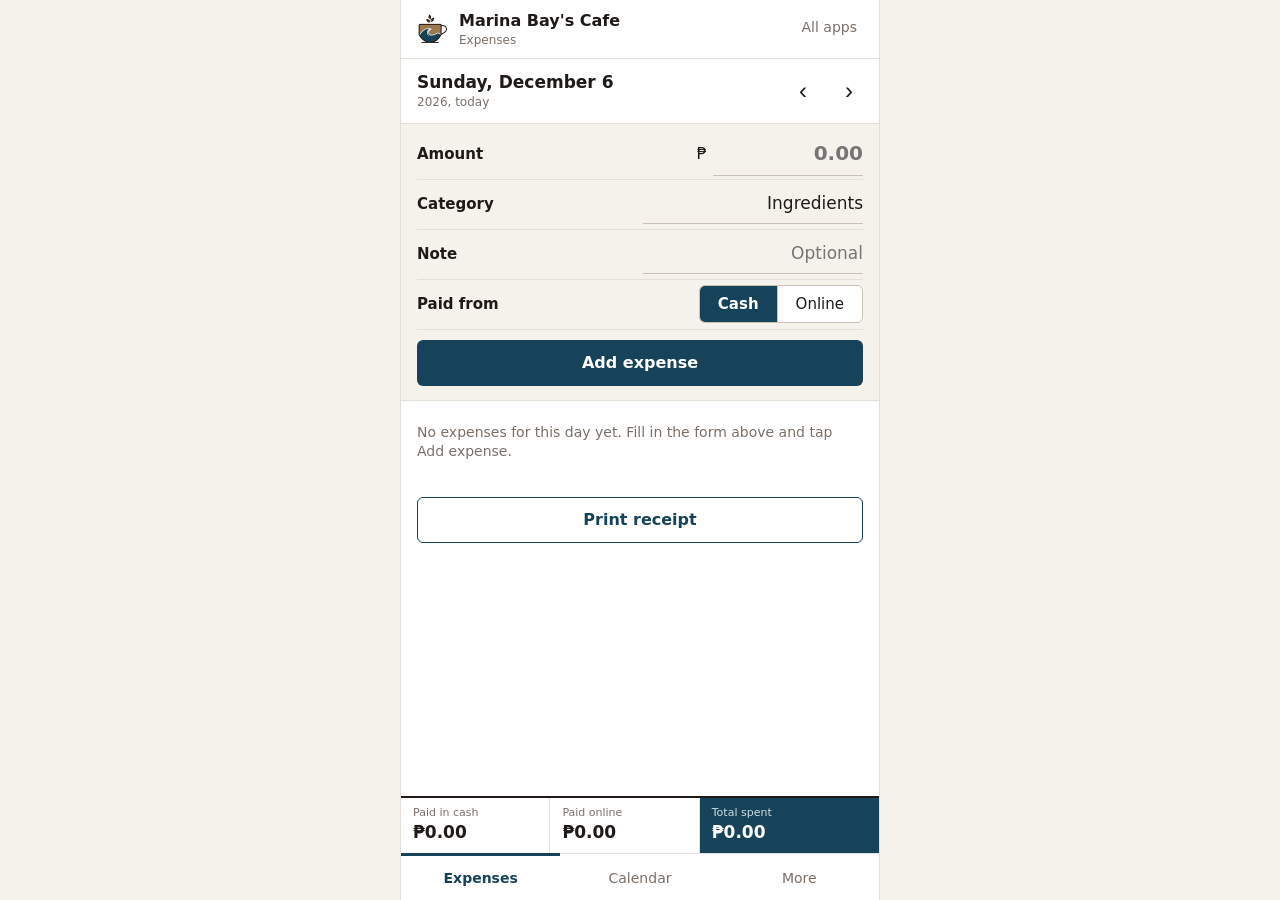
==== expenses.html @ 1fe3a053 "Add files via upload" ====
<!DOCTYPE html>
<html lang="en">
<head>
<meta charset="UTF-8">
<meta name="viewport" content="width=device-width, initial-scale=1, viewport-fit=cover">
<title>Marina Bay's Cafe Expenses</title>
<meta name="theme-color" content="#17435a">
<meta name="apple-mobile-web-app-capable" content="yes">
<meta name="mobile-web-app-capable" content="yes">
<meta name="apple-mobile-web-app-title" content="Expenses">
<link rel="manifest" href="manifest-expenses.webmanifest">
<link rel="icon" type="image/png" href="icons/favicon-32.png">
<link rel="apple-touch-icon" href="icons/expenses-apple-touch-icon.png">
<style>
  :root {
    --ink: #1f1a17;
    --muted: #7a7068;
    --line: #e4dfd7;
    --soft: #f5f2ec;
    --teal: #17435a;
    --brown: #9b7952;
    --spend: #7d5f3c;
    --bad: #a4372b;
  }
  * { box-sizing: border-box; -webkit-tap-highlight-color: transparent; }
  html, body { margin: 0; height: 100%; }
  body {
    font-family: system-ui, -apple-system, "Segoe UI", Roboto, "Helvetica Neue", Arial, sans-serif;
    color: var(--ink); background: var(--soft); font-size: 16px; line-height: 1.35;
  }
  .app {
    max-width: 480px; margin: 0 auto; height: 100%;
    display: flex; flex-direction: column; background: #fff;
    border-left: 1px solid var(--line); border-right: 1px solid var(--line);
  }
  .num { font-variant-numeric: tabular-nums; }

  .top {
    display: flex; align-items: center; gap: 10px;
    padding: calc(10px + env(safe-area-inset-top)) 12px 10px 16px;
    border-bottom: 1px solid var(--line);
  }
  .top img { width: 32px; height: 32px; }
  .top b { font-size: 16px; font-weight: 650; }
  .top span.sub { display: block; font-size: 12px; color: var(--muted); }
  .apps { margin-left: auto; display: flex; gap: 2px; }
  .apps a {
    padding: 8px 10px; font-size: 14px; color: var(--muted); text-decoration: none;
    border-bottom: 2px solid transparent;
  }
  .apps a.on { color: var(--ink); font-weight: 650; border-bottom-color: var(--teal); }

  main { flex: 1; overflow-y: auto; -webkit-overflow-scrolling: touch; }
  .view { display: none; }
  .view.on { display: block; }

  .daynav {
    display: flex; align-items: center; justify-content: space-between;
    padding: 10px 8px 10px 16px; border-bottom: 1px solid var(--line);
  }
  .daynav .when { font-size: 17px; font-weight: 650; cursor: pointer; }
  .daynav .when small { display: block; font-size: 12px; font-weight: 400; color: var(--muted); }
  .arrows { display: flex; gap: 2px; }
  .icon-btn { width: 44px; height: 44px; border: none; background: none; color: var(--ink); font-size: 24px; cursor: pointer; border-radius: 6px; }
  .icon-btn:active { background: var(--soft); }

  /* form */
  .form { padding: 6px 16px 14px; background: var(--soft); border-bottom: 1px solid var(--line); }
  .form.editing { background: #eef3f5; }
  .frow { display: flex; align-items: center; justify-content: space-between; gap: 12px; min-height: 50px; border-bottom: 1px solid var(--line); }
  .frow:last-of-type { border-bottom: none; }
  .frow label { font-weight: 650; font-size: 15px; flex: none; }
  .field {
    flex: 1; min-width: 0; max-width: 220px; border: none; border-bottom: 1.5px solid #c9c1b5; background: none;
    font: inherit; font-size: 17px; font-weight: 500; text-align: right; color: var(--ink); padding: 8px 0; border-radius: 0;
    -moz-appearance: textfield; appearance: none;
  }
  select.field { text-align-last: right; background: none; }
  .field:focus { outline: none; border-bottom-color: var(--teal); }
  .field::-webkit-outer-spin-button, .field::-webkit-inner-spin-button { -webkit-appearance: none; margin: 0; }
  .peso-wrap { display: flex; align-items: center; gap: 6px; flex: 1; justify-content: flex-end; }
  .peso-wrap .field { max-width: 150px; font-weight: 650; font-size: 20px; }
  .seg { display: flex; border: 1.5px solid #c9c1b5; border-radius: 6px; overflow: hidden; }
  .seg button { border: none; background: #fff; font: inherit; font-size: 15px; padding: 8px 18px; color: var(--ink); cursor: pointer; }
  .seg button + button { border-left: 1.5px solid #c9c1b5; }
  .seg button.on { background: var(--teal); color: #fff; font-weight: 650; }
  .fbtns { display: flex; align-items: center; gap: 14px; padding-top: 10px; }
  .primary { flex: 1; height: 46px; border: none; border-radius: 6px; background: var(--teal); color: #fff; font: inherit; font-weight: 650; font-size: 16px; cursor: pointer; }
  .primary:active { opacity: .8; }
  .text-btn { border: none; background: none; font: inherit; font-size: 14px; color: var(--muted); text-decoration: underline; cursor: pointer; padding: 8px 2px; }
  .text-btn.danger { color: var(--bad); }

  /* entries */
  .entry {
    display: flex; align-items: center; gap: 12px; width: 100%; text-align: left;
    padding: 12px 16px; border: none; border-bottom: 1px solid var(--line); background: #fff;
    font: inherit; color: var(--ink); cursor: pointer;
  }
  .entry:active { background: var(--soft); }
  .entry .what { flex: 1; min-width: 0; }
  .entry .what b { display: block; font-weight: 650; }
  .entry .what span { display: block; font-size: 13px; color: var(--muted); overflow: hidden; text-overflow: ellipsis; white-space: nowrap; }
  .entry .amt { text-align: right; font-weight: 600; }
  .entry .amt small { display: block; font-size: 11px; color: var(--muted); font-weight: 400; }
  .empty { padding: 22px 16px; color: var(--muted); font-size: 14px; }
  .cashline { margin: 0; padding: 12px 16px; font-size: 13px; color: var(--muted); background: var(--soft); border-top: 1px solid var(--line); }
  .cashline b { color: var(--ink); }
  .cashline a { color: var(--teal); }

  /* totals */
  .totals { display: grid; grid-template-columns: 1fr 1fr 1.2fr; border-top: 2px solid var(--ink); background: #fff; }
  .totals div { padding: 8px 12px 9px; border-right: 1px solid var(--line); }
  .totals div:last-child { border-right: none; background: var(--teal); color: #fff; }
  .totals small { display: block; font-size: 11px; color: var(--muted); }
  .totals div:last-child small { color: #cfdde4; }
  .totals b { font-size: 17px; font-weight: 700; }

  .tabs { display: grid; grid-template-columns: repeat(3, 1fr); border-top: 1px solid var(--line); padding-bottom: env(safe-area-inset-bottom); background: #fff; }
  .tab { border: none; background: none; font: inherit; font-size: 14px; color: var(--muted); padding: 13px 0 12px; cursor: pointer; border-top: 3px solid transparent; margin-top: -1px; }
  .tab.on { color: var(--teal); font-weight: 650; border-top-color: var(--teal); }

  /* calendar */
  .monthbar { display: flex; align-items: center; justify-content: space-between; padding: 8px 8px 8px 16px; }
  .monthbar h2 { margin: 0; font-size: 18px; font-weight: 650; }
  .monthsum { padding: 0 16px 12px; font-size: 14px; color: var(--muted); border-bottom: 1px solid var(--line); }
  .monthsum b { color: var(--ink); }
  .dow, .days { display: grid; grid-template-columns: repeat(7, 1fr); }
  .dow div { text-align: center; font-size: 12px; color: var(--muted); padding: 8px 0 6px; }
  .days { border-top: 1px solid var(--line); border-left: 1px solid var(--line); margin: 0 16px 16px; }
  .cell {
    min-height: 58px; border: none; border-right: 1px solid var(--line); border-bottom: 1px solid var(--line);
    background: #fff; font: inherit; font-size: 14px; color: var(--ink);
    padding: 5px 4px; text-align: left; cursor: pointer; display: flex; flex-direction: column; gap: 2px;
  }
  .cell.blank { background: var(--soft); cursor: default; }
  .cell small { font-size: 10px; color: var(--spend); font-weight: 650; word-break: break-all; line-height: 1.15; }
  .cell.today .d { display: inline-block; width: 22px; height: 22px; line-height: 22px; text-align: center; border-radius: 50%; background: var(--ink); color: #fff; font-size: 13px; }
  .cell.sel { background: #e9f0f3; }
  .bd-title { padding: 4px 16px 6px; font-weight: 650; font-size: 15px; }
  .bd { display: flex; justify-content: space-between; padding: 9px 16px; border-top: 1px solid var(--line); font-size: 15px; }
  .bd span:first-child small { color: var(--muted); }
  .hint { padding: 12px 16px 16px; font-size: 13px; color: var(--muted); }

  /* more */
  .item { display: block; width: 100%; text-align: left; padding: 14px 16px; border: none; border-bottom: 1px solid var(--line); background: #fff; font: inherit; cursor: pointer; color: var(--ink); }
  .item b { display: block; font-weight: 650; }
  .item span { font-size: 13px; color: var(--muted); }
  .item:active { background: var(--soft); }
  .sect { padding: 16px 16px 6px; font-weight: 650; }
  .catrow { display: flex; align-items: center; justify-content: space-between; padding: 4px 8px 4px 16px; border-top: 1px solid var(--line); min-height: 46px; }
  .catrow .x { width: 44px; height: 44px; border: none; background: none; color: var(--muted); font-size: 20px; cursor: pointer; }
  .addcat { display: flex; gap: 8px; padding: 10px 16px 14px; border-top: 1px solid var(--line); }
  .addcat input { flex: 1; min-width: 0; height: 42px; border: 1.5px solid #c9c1b5; border-radius: 6px; padding: 0 10px; font: inherit; background: #fff; color: var(--ink); }
  .addcat input:focus { outline: none; border-color: var(--teal); }
  .addcat button { height: 42px; padding: 0 16px; border: none; border-radius: 6px; background: var(--teal); color: #fff; font: inherit; font-weight: 650; cursor: pointer; }
  .note { padding: 14px 16px; font-size: 13px; color: var(--muted); }

  .toast { position: fixed; left: 50%; bottom: 130px; transform: translateX(-50%); background: var(--ink); color: #fff; padding: 8px 14px; border-radius: 6px; font-size: 13px; opacity: 0; pointer-events: none; transition: opacity .2s; }
  .toast.on { opacity: 1; }
  :focus-visible { outline: 2px solid var(--brown); outline-offset: 1px; }
  @media (prefers-reduced-motion: reduce) { .toast { transition: none; } }
</style>
</head>
<body>
<div class="app">
  <div class="top">
    <a href="index.html" aria-label="Home" style="display:flex"><img src="icons/logo-64.png" alt=""></a>
    <div><b>Marina Bay's Cafe</b><span class="sub">Expenses</span></div>
    <nav class="apps" aria-label="Apps"><a href="index.html">All apps</a></nav>
  </div>

  <main id="main">
    <!-- DAY -->
    <section class="view on" id="v-day">
      <div class="daynav">
        <div class="when" id="when"></div>
        <div class="arrows">
          <button class="icon-btn" id="prevDay" aria-label="Previous day">&#8249;</button>
          <button class="icon-btn" id="nextDay" aria-label="Next day">&#8250;</button>
        </div>
      </div>

      <div class="form" id="form">
        <div class="frow">
          <label for="amt">Amount</label>
          <div class="peso-wrap"><span>₱</span><input class="field num" id="amt" type="number" inputmode="decimal" min="0" step="0.01" placeholder="0.00"></div>
        </div>
        <div class="frow">
          <label for="cat">Category</label>
          <select class="field" id="cat"></select>
        </div>
        <div class="frow">
          <label for="note">Note</label>
          <input class="field" id="note" type="text" maxlength="80" placeholder="Optional" autocomplete="off">
        </div>
        <div class="frow">
          <label>Paid from</label>
          <div class="seg" id="src"><button type="button" data-s="cash" class="on">Cash</button><button type="button" data-s="online">Online</button></div>
        </div>
        <div class="fbtns">
          <button class="primary" id="save">Add expense</button>
          <button class="text-btn" id="cancel" hidden>Cancel</button>
          <button class="text-btn danger" id="del" hidden>Delete</button>
        </div>
      </div>

      <div id="list"></div>
      <p class="cashline" id="cashline" hidden></p>
      <button class="mb-print" id="printBtn">Print receipt</button>
      <div style="height:16px"></div>
    </section>

    <!-- CALENDAR -->
    <section class="view" id="v-cal">
      <div class="monthbar">
        <h2 id="monthTitle"></h2>
        <div class="arrows">
          <button class="icon-btn" id="prevM" aria-label="Previous month">&#8249;</button>
          <button class="icon-btn" id="nextM" aria-label="Next month">&#8250;</button>
        </div>
      </div>
      <div class="monthsum" id="monthSum"></div>
      <div class="dow"><div>Sun</div><div>Mon</div><div>Tue</div><div>Wed</div><div>Thu</div><div>Fri</div><div>Sat</div></div>
      <div class="days" id="days"></div>
      <div id="breakdown"></div>
      <div class="hint">Tap a day to open it. The amount on each day is what was spent.</div>
    </section>

    <!-- MORE -->
    <section class="view" id="v-more">
      <div class="sect">Categories</div>
      <div id="cats"></div>
      <div class="addcat">
        <input id="newCat" type="text" maxlength="30" placeholder="New category" autocomplete="off">
        <button id="addCat">Add</button>
      </div>
      <div class="sect">Data</div>
      <button class="item" id="exportCsv"><b>Export to spreadsheet (CSV)</b><span>One row per expense</span></button>
      <button class="item" id="backup"><b>Save a backup</b><span>Downloads a file with all expenses and categories</span></button>
      <button class="item" id="restore"><b>Restore from a backup</b><span>Load a backup file saved earlier</span></button>
      <input type="file" id="file" accept=".json,application/json" hidden>
      <div id="printerBox"></div>
      <p class="note">Removing a category does not change past expenses. Records are saved on this phone only, so save a backup once in a while.</p>
    </section>
  </main>

  <div class="totals" id="totals">
    <div><small>Paid in cash</small><b class="num" id="cashTotal">₱0.00</b></div>
    <div><small>Paid online</small><b class="num" id="onlineTotal">₱0.00</b></div>
    <div><small>Total spent</small><b class="num" id="grandTotal">₱0.00</b></div>
  </div>

  <nav class="tabs">
    <button class="tab on" data-v="day">Expenses</button>
    <button class="tab" data-v="cal">Calendar</button>
    <button class="tab" data-v="more">More</button>
  </nav>
</div>
<div class="toast" id="toast"></div>

<script src="printer.js"></script>
<script>
(function () {
  var KEY = 'marinabays_expenses_v1';
  var COUNTER_KEY = 'marinabays_money_v1';
  var TZ = 'Asia/Manila';
  var MONTHS = ['January','February','March','April','May','June','July','August','September','October','November','December'];
  var DEFAULT_CATS = ['Ingredients', 'Supplies', 'Utilities', 'Salary', 'Rent', 'Transport', 'Repairs', 'Other'];
  var $ = function (id) { return document.getElementById(id); };

  function peso(n) { return '₱' + Number(n).toLocaleString('en-PH', { minimumFractionDigits: 2, maximumFractionDigits: 2 }); }
  function pesoShort(n) { return '₱' + Number(n).toLocaleString('en-PH', { maximumFractionDigits: 0 }); }
  function pad(n) { return (n < 10 ? '0' : '') + n; }
  function esc(s) { return String(s).replace(/[&<>"]/g, function (c) { return { '&': '&amp;', '<': '&lt;', '>': '&gt;', '"': '&quot;' }[c]; }); }
  function todayPH() { return new Intl.DateTimeFormat('en-CA', { timeZone: TZ, year: 'numeric', month: '2-digit', day: '2-digit' }).format(new Date()); }
  function toUTC(k) { var p = k.split('-'); return new Date(Date.UTC(+p[0], +p[1] - 1, +p[2])); }
  function fromUTC(d) { return d.getUTCFullYear() + '-' + pad(d.getUTCMonth() + 1) + '-' + pad(d.getUTCDate()); }
  function shiftDay(k, n) { var d = toUTC(k); d.setUTCDate(d.getUTCDate() + n); return fromUTC(d); }

  var store = { days: {}, cats: DEFAULT_CATS.slice(), lastCat: '', lastSrc: 'cash' };
  try {
    var saved = JSON.parse(localStorage.getItem(KEY));
    if (saved && saved.days) { store = saved; if (!store.cats || !store.cats.length) store.cats = DEFAULT_CATS.slice(); }
  } catch (e) {}
  function save() { try { localStorage.setItem(KEY, JSON.stringify(store)); } catch (e) { toast('Could not save. Storage may be full.'); } }
  function dayList(k) { return store.days[k] || []; }
  function sumOf(list, src) { var t = 0; list.forEach(function (x) { if (!src || x.src === src) t += x.amt; }); return t; }

  var toastTimer;
  function toast(msg) { var t = $('toast'); t.textContent = msg; t.classList.add('on'); clearTimeout(toastTimer); toastTimer = setTimeout(function () { t.classList.remove('on'); }, 1800); }

  var today = todayPH(), selected = today;
  var viewY = +today.slice(0, 4), viewM = +today.slice(5, 7) - 1;
  var editingId = null, src = store.lastSrc || 'cash';

  /* ---------- form ---------- */
  function fillCats(sel) {
    var html = '';
    store.cats.forEach(function (c) { html += '<option value="' + esc(c) + '">' + esc(c) + '</option>'; });
    if (sel && store.cats.indexOf(sel) === -1) html += '<option value="' + esc(sel) + '">' + esc(sel) + '</option>';
    html += '<option value="__new">+ New category</option>';
    $('cat').innerHTML = html;
    $('cat').value = sel || store.lastCat || store.cats[0];
    if ($('cat').value !== (sel || store.lastCat || store.cats[0])) $('cat').value = store.cats[0];
  }
  function setSrc(s) {
    src = s;
    document.querySelectorAll('#src button').forEach(function (b) { b.classList.toggle('on', b.getAttribute('data-s') === s); });
  }
  $('src').addEventListener('click', function (e) { var b = e.target.closest('button'); if (b) setSrc(b.getAttribute('data-s')); });
  $('cat').addEventListener('change', function () {
    if ($('cat').value === '__new') {
      var name = (prompt('New category name') || '').trim();
      if (name) { if (store.cats.indexOf(name) === -1) store.cats.push(name); store.lastCat = name; save(); }
      fillCats(name || store.lastCat);
    }
  });

  function resetForm() {
    editingId = null;
    $('amt').value = ''; $('note').value = '';
    fillCats(store.lastCat); setSrc(store.lastSrc || 'cash');
    $('save').textContent = 'Add expense';
    $('cancel').hidden = true; $('del').hidden = true;
    $('form').classList.remove('editing');
  }
  function startEdit(id) {
    var x = dayList(selected).filter(function (e) { return e.id === id; })[0]; if (!x) return;
    editingId = id;
    $('amt').value = x.amt; $('note').value = x.note || '';
    fillCats(x.cat); setSrc(x.src);
    $('save').textContent = 'Save changes';
    $('cancel').hidden = false; $('del').hidden = false;
    $('form').classList.add('editing');
    $('main').scrollTop = 0; $('amt').focus();
  }
  $('save').onclick = function () {
    var amt = Math.round((+$('amt').value) * 100) / 100;
    if (!(amt > 0)) { toast('Enter an amount'); $('amt').focus(); return; }
    var cat = $('cat').value === '__new' ? store.cats[0] : $('cat').value;
    var entry = { id: editingId || (Date.now().toString(36) + Math.random().toString(36).slice(2, 6)), amt: amt, cat: cat, note: $('note').value.trim(), src: src };
    var list = store.days[selected] || (store.days[selected] = []);
    if (editingId) {
      for (var i = 0; i < list.length; i++) if (list[i].id === editingId) list[i] = entry;
    } else { list.push(entry); }
    store.lastCat = cat; store.lastSrc = src;
    save(); resetForm(); paintDay();
    toast(editingId === null ? 'Expense added' : 'Saved');
    if (!editingId) $('amt').focus();
  };
  $('cancel').onclick = resetForm;
  $('del').onclick = function () {
    if (!confirm('Delete this expense?')) return;
    store.days[selected] = dayList(selected).filter(function (e) { return e.id !== editingId; });
    if (!store.days[selected].length) delete store.days[selected];
    save(); resetForm(); paintDay(); toast('Deleted');
  };
  ['amt', 'note'].forEach(function (id) {
    $(id).addEventListener('keydown', function (e) { if (e.key === 'Enter') $('save').click(); });
  });

  /* ---------- day ---------- */
  function counted(k) {
    try {
      var s = JSON.parse(localStorage.getItem(COUNTER_KEY)) || {}, r = s[k], t = 0;
      if (!r) return 0;
      Object.keys(r.counts || {}).forEach(function (d) { t += (+d) * (r.counts[d] || 0); });
      return t;
    } catch (e) { return 0; }
  }
  function paintDay() {
    var list = dayList(selected), dt = toUTC(selected);
    $('when').innerHTML = dt.toLocaleDateString('en-PH', { timeZone: 'UTC', weekday: 'long', month: 'long', day: 'numeric' }) +
      '<small>' + dt.getUTCFullYear() + (selected === today ? ', today' : '') + '</small>';
    var html = '';
    list.slice().reverse().forEach(function (x) {
      html += '<button class="entry" data-id="' + x.id + '"><div class="what"><b>' + esc(x.cat) + '</b>' +
        (x.note ? '<span>' + esc(x.note) + '</span>' : '') + '</div>' +
        '<div class="amt num">' + peso(x.amt) + '<small>' + (x.src === 'online' ? 'Online' : 'Cash') + '</small></div></button>';
    });
    $('list').innerHTML = html || '<div class="empty">No expenses for this day yet. Fill in the form above and tap Add expense.</div>';
    var cash = sumOf(list, 'cash'), online = sumOf(list, 'online');
    $('cashTotal').textContent = peso(cash);
    $('onlineTotal').textContent = peso(online);
    $('grandTotal').textContent = peso(cash + online);
    var c = counted(selected), cl = $('cashline');
    if (c > 0) {
      cl.hidden = false;
      cl.innerHTML = 'Cash counted this day <b class="num">' + peso(c) + '</b>. After cash expenses <b class="num">' + peso(c - cash) +
        '</b>. <a href="money-counter.html">Open counter</a>';
    } else { cl.hidden = true; }
  }
  $('list').addEventListener('click', function (e) { var b = e.target.closest('button[data-id]'); if (b) startEdit(b.getAttribute('data-id')); });
  function goDay(k) { selected = k; resetForm(); paintDay(); }
  $('prevDay').onclick = function () { goDay(shiftDay(selected, -1)); };
  $('nextDay').onclick = function () { goDay(shiftDay(selected, 1)); };
  $('when').onclick = function () { if (selected !== today) goDay(today); };

  /* ---------- calendar ---------- */
  function paintCal() {
    $('monthTitle').textContent = MONTHS[viewM] + ' ' + viewY;
    var first = new Date(Date.UTC(viewY, viewM, 1)).getUTCDay();
    var count = new Date(Date.UTC(viewY, viewM + 1, 0)).getUTCDate();
    var html = '', sum = 0, days = 0, byCat = {};
    for (var i = 0; i < first; i++) html += '<div class="cell blank"></div>';
    for (var d = 1; d <= count; d++) {
      var key = viewY + '-' + pad(viewM + 1) + '-' + pad(d), list = dayList(key), tot = sumOf(list);
      if (tot > 0) { sum += tot; days++; list.forEach(function (x) { byCat[x.cat] = (byCat[x.cat] || 0) + x.amt; }); }
      html += '<button class="cell' + (key === today ? ' today' : '') + (key === selected ? ' sel' : '') + '" data-k="' + key + '">' +
        '<span class="d num">' + d + '</span>' + (tot > 0 ? '<small class="num">' + pesoShort(tot) + '</small>' : '') + '</button>';
    }
    var tail = (7 - ((first + count) % 7)) % 7;
    for (var j = 0; j < tail; j++) html += '<div class="cell blank"></div>';
    $('days').innerHTML = html;
    $('monthSum').innerHTML = days ? 'Month spent <b class="num">' + peso(sum) + '</b> over ' + days + (days === 1 ? ' day' : ' days') : 'No expenses this month';
    var cats = Object.keys(byCat).sort(function (a, b) { return byCat[b] - byCat[a]; }), bd = '';
    if (cats.length) {
      bd = '<div class="bd-title">By category</div>';
      cats.forEach(function (c) {
        bd += '<div class="bd"><span>' + esc(c) + ' <small class="num">' + Math.round(byCat[c] / sum * 100) + '%</small></span><span class="num">' + peso(byCat[c]) + '</span></div>';
      });
    }
    $('breakdown').innerHTML = bd;
  }
  $('days').addEventListener('click', function (e) { var b = e.target.closest('button[data-k]'); if (b) { goDay(b.getAttribute('data-k')); show('day'); } });
  $('prevM').onclick = function () { viewM--; if (viewM < 0) { viewM = 11; viewY--; } paintCal(); };
  $('nextM').onclick = function () { viewM++; if (viewM > 11) { viewM = 0; viewY++; } paintCal(); };

  /* ---------- more ---------- */
  function paintCats() {
    var html = '';
    store.cats.forEach(function (c, i) {
      html += '<div class="catrow"><span>' + esc(c) + '</span><button class="x" data-i="' + i + '" aria-label="Remove ' + esc(c) + '">&times;</button></div>';
    });
    $('cats').innerHTML = html;
  }
  $('cats').addEventListener('click', function (e) {
    var b = e.target.closest('button[data-i]'); if (!b) return;
    if (store.cats.length <= 1) { toast('Keep at least one category'); return; }
    var name = store.cats[+b.getAttribute('data-i')];
    if (confirm('Remove "' + name + '"? Past expenses keep this name.')) {
      store.cats.splice(+b.getAttribute('data-i'), 1);
      if (store.lastCat === name) store.lastCat = '';
      save(); paintCats(); fillCats(store.lastCat);
    }
  });
  function addCat() {
    var name = $('newCat').value.trim(); if (!name) return;
    if (store.cats.indexOf(name) !== -1) { toast('Already in the list'); return; }
    store.cats.push(name); $('newCat').value = ''; save(); paintCats(); fillCats(store.lastCat); toast('Category added');
  }
  $('addCat').onclick = addCat;
  $('newCat').addEventListener('keydown', function (e) { if (e.key === 'Enter') addCat(); });

  function download(name, text, type) {
    var a = document.createElement('a');
    a.href = URL.createObjectURL(new Blob([text], { type: type }));
    a.download = name; document.body.appendChild(a); a.click();
    setTimeout(function () { URL.revokeObjectURL(a.href); a.remove(); }, 500);
  }
  $('backup').onclick = function () { download('marina-bays-expenses-backup-' + todayPH() + '.json', JSON.stringify(store), 'application/json'); toast('Backup saved'); };
  $('exportCsv').onclick = function () {
    function q(s) { return '"' + String(s).replace(/"/g, '""') + '"'; }
    var lines = ['Date,Category,Note,Paid from,Amount'];
    Object.keys(store.days).sort().forEach(function (k) {
      store.days[k].forEach(function (x) { lines.push([k, q(x.cat), q(x.note || ''), x.src === 'online' ? 'Online' : 'Cash', x.amt].join(',')); });
    });
    download('marina-bays-expenses.csv', lines.join('\n'), 'text/csv'); toast('CSV saved');
  };
  $('restore').onclick = function () { $('file').click(); };
  $('file').onchange = function (e) {
    var f = e.target.files[0]; if (!f) return;
    var rd = new FileReader();
    rd.onload = function () {
      try {
        var data = JSON.parse(rd.result);
        if (!data || typeof data.days !== 'object') throw 0;
        var n = Object.keys(data.days).length;
        if (confirm('Load ' + n + ' days from this backup? Days with the same date will be replaced.')) {
          Object.keys(data.days).forEach(function (k) { if (/^\d{4}-\d{2}-\d{2}$/.test(k) && Array.isArray(data.days[k])) store.days[k] = data.days[k]; });
          (data.cats || []).forEach(function (c) { if (store.cats.indexOf(c) === -1) store.cats.push(c); });
          save(); paintCats(); fillCats(store.lastCat); paintDay(); toast('Backup loaded');
        }
      } catch (err) { alert('That file is not a valid backup.'); }
      $('file').value = '';
    };
    rd.readAsText(f);
  };

  /* ---------- tabs ---------- */
  function show(v) {
    document.querySelectorAll('.view').forEach(function (s) { s.classList.toggle('on', s.id === 'v-' + v); });
    document.querySelectorAll('.tab').forEach(function (t) { t.classList.toggle('on', t.getAttribute('data-v') === v); });
    $('totals').style.display = v === 'day' ? '' : 'none';
    if (v === 'cal') { viewY = +selected.slice(0, 4); viewM = +selected.slice(5, 7) - 1; paintCal(); }
    if (v === 'more') paintCats();
    $('main').scrollTop = 0;
  }
  document.querySelectorAll('.tab').forEach(function (t) { t.onclick = function () { show(t.getAttribute('data-v')); }; });

  /* ---------- receipt ---------- */
  function num(n) { return Number(n).toLocaleString('en-PH', { minimumFractionDigits: 2, maximumFractionDigits: 2 }); }
  function receipt(p) {
    var list = dayList(selected), cash = sumOf(list, 'cash'), online = sumOf(list, 'online');
    p.header('Daily expenses', toUTC(selected).toLocaleDateString('en-PH', { timeZone: 'UTC', weekday: 'short', year: 'numeric', month: 'short', day: 'numeric' }));
    if (!list.length) p.center('No expenses');
    list.forEach(function (x) {
      p.row(x.cat, num(x.amt));
      p.text('  ' + (x.src === 'online' ? 'Online' : 'Cash') + (x.note ? ' - ' + x.note : ''), { indent: '  ' });
    });
    p.rule();
    p.row('Paid in cash', num(cash));
    p.row('Paid online', num(online));
    p.row('TOTAL SPENT', num(cash + online), { b: true });
    p.footer();
  }
  var pb = $('printBtn');
  pb.onclick = async function () {
    var old = pb.textContent; pb.disabled = true; pb.textContent = 'Printing...';
    try {
      var m = await MBPrinter.print('expense', receipt);
      if (m) toast(m);
    } finally { pb.disabled = false; pb.textContent = old; }
  };
  MBPrinter.mount($('printerBox'));

  // refresh the cash line when coming back from the counter
  window.addEventListener('pageshow', function () { paintDay(); });
  window.addEventListener('focus', function () { paintDay(); });

  resetForm();
  paintDay();

  if ('serviceWorker' in navigator && (location.protocol === 'https:' || location.hostname === 'localhost')) {
    navigator.serviceWorker.register('sw.js').catch(function () {});
  }
})();
</script>
</body>
</html>
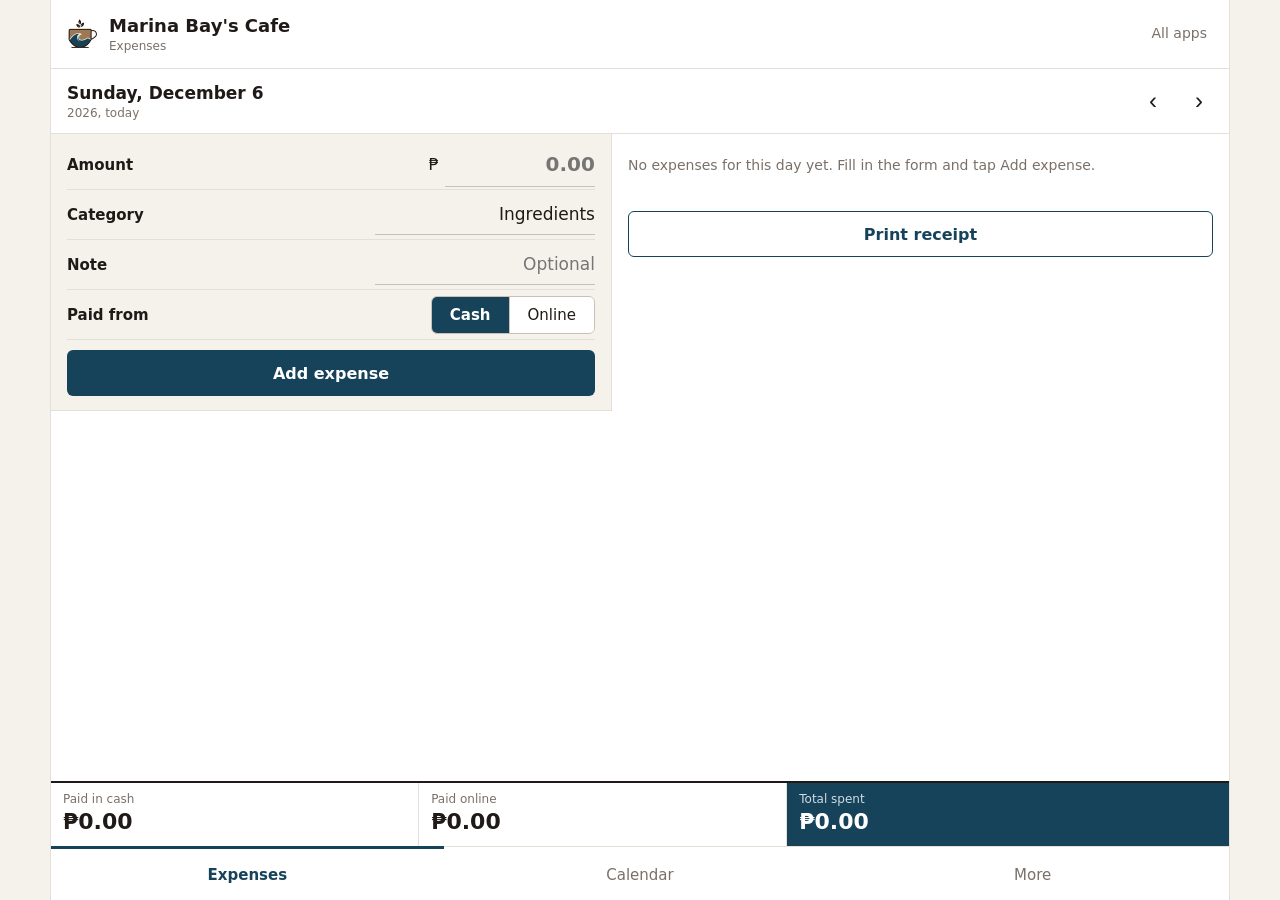
==== commit bc2a861d: "Add files via upload" ====
--- a/expenses.html
+++ b/expenses.html
@@ -1,8 +1,15 @@
 <!DOCTYPE html>
+<!-- Copyright (c) 2026 Marina Bay's Cafe. All rights reserved. -->
 <html lang="en">
 <head>
 <meta charset="UTF-8">
 <meta name="viewport" content="width=device-width, initial-scale=1, viewport-fit=cover">
+<script src="security.js"></script>
+<script src="firebase-config.js"></script>
+<script src="cloud.js" data-uses="expenses,counter"></script>
+<meta name="robots" content="noindex, nofollow">
+<meta name="author" content="Marina Bay's Cafe">
+<meta name="copyright" content="Copyright 2026 Marina Bay's Cafe. All rights reserved.">
 <title>Marina Bay's Cafe Expenses</title>
 <meta name="theme-color" content="#17435a">
 <meta name="apple-mobile-web-app-capable" content="yes">
@@ -160,8 +167,9 @@
   :focus-visible { outline: 2px solid var(--brown); outline-offset: 1px; }
   @media (prefers-reduced-motion: reduce) { .toast { transition: none; } }
 </style>
+<link rel="stylesheet" href="wide.css">
 </head>
-<body>
+<body class="pg-expenses">
 <div class="app">
   <div class="top">
     <a href="index.html" aria-label="Home" style="display:flex"><img src="icons/logo-64.png" alt=""></a>
@@ -258,6 +266,7 @@
 </div>
 <div class="toast" id="toast"></div>
 
+<script src="receipt-logo.js"></script>
 <script src="printer.js"></script>
 <script>
 (function () {
@@ -378,7 +387,7 @@
         (x.note ? '<span>' + esc(x.note) + '</span>' : '') + '</div>' +
         '<div class="amt num">' + peso(x.amt) + '<small>' + (x.src === 'online' ? 'Online' : 'Cash') + '</small></div></button>';
     });
-    $('list').innerHTML = html || '<div class="empty">No expenses for this day yet. Fill in the form above and tap Add expense.</div>';
+    $('list').innerHTML = html || '<div class="empty">No expenses for this day yet. Fill in the form and tap Add expense.</div>';
     var cash = sumOf(list, 'cash'), online = sumOf(list, 'online');
     $('cashTotal').textContent = peso(cash);
     $('onlineTotal').textContent = peso(online);
--- a/wide.css
+++ b/wide.css
@@ -0,0 +1,92 @@
+/* Copyright (c) 2026 Marina Bay's Cafe. All rights reserved.
+   Layout for tablets and wide screens. Loaded last on every page, so it can override the phone layout.
+   Phones (under 768 px wide) keep the layout in each page's own styles. */
+
+/* ---- the POS has a side panel, hidden on phones ---- */
+.pos-body { flex: 1; display: flex; flex-direction: column; min-height: 0; }
+.pos-left { flex: 1; display: flex; flex-direction: column; min-height: 0; min-width: 0; }
+.pos-right { display: none; }
+
+@media (min-width: 768px) {
+  body .app { max-width: 1180px; }
+  body.pg-narrow .app { max-width: 680px; }
+  body.pg-home .app { max-width: 900px; }
+
+  .top { padding-top: calc(14px + env(safe-area-inset-top)); padding-bottom: 14px; }
+  .top b { font-size: 18px; }
+  .chips { flex-wrap: wrap; overflow-x: visible; }
+  .totals b { font-size: 22px; }
+  .totals small { font-size: 12px; }
+  .tab { padding: 16px 0 15px; font-size: 15px; }
+
+  /* ---- home ---- */
+  body.pg-home .menu { display: grid; grid-template-columns: repeat(2, minmax(0, 1fr)); gap: 12px; padding: 0 16px 8px; }
+  body.pg-home .menu a, body.pg-home .menu a:last-child { border: 1px solid var(--line); border-radius: 8px; padding: 20px 18px; }
+  body.pg-home h1 { padding-top: 22px; }
+
+  /* ---- point of sale: menu on the left, order on the right ---- */
+  body.pg-pos .pos-body { flex-direction: row; }
+  body.pg-pos .pos-right { display: flex; flex-direction: column; flex: none; width: clamp(330px, 34vw, 420px); min-height: 0; border-left: 1px solid var(--line); background: #fff; }
+  body.pg-pos .pos-right .sh-head { padding-top: 16px; }
+  body.pg-pos .pos-right .sh-body { flex: 1; overflow-y: auto; }
+  body.pg-pos .pos-right .sh-foot { padding-bottom: 14px; }
+  body.pg-pos .pos-right .empty { padding: 28px 16px; }
+  body.pg-pos .cartbar { display: none; }
+  body.pg-pos .chip { padding: 5px 12px; font-size: 13.5px; }
+  body.pg-pos .searchbar { padding-top: 10px; }
+  body.pg-pos #items { display: grid; grid-template-columns: repeat(auto-fill, minmax(230px, 1fr)); gap: 10px; padding: 12px 16px 18px; align-content: start; }
+  body.pg-pos #items .prow, body.pg-pos #items .prow:last-child { border: 1px solid var(--line); border-radius: 8px; padding: 14px; min-height: 72px; }
+  body.pg-pos #items .catnote, body.pg-pos #items .sect, body.pg-pos #items .empty { grid-column: 1 / -1; }
+  body.pg-pos #items .sect { padding-left: 2px; }
+  /* size and add-on choices open as a centered window */
+  body.pg-pos .sheet { left: 50%; right: auto; top: 50%; bottom: auto; transform: translate(-50%, -50%); width: min(520px, 92%); max-height: 88%; border-radius: 12px; }
+
+  /* ---- lists become cards in columns ---- */
+  body.pg-menu #itemList, body.pg-menu #catList, body.pg-menu #addonList,
+  body.pg-recipes #rlist, body.pg-inventory #list {
+    display: grid; grid-template-columns: repeat(2, minmax(0, 1fr)); gap: 10px; padding: 12px 16px 16px; align-content: start;
+  }
+  body.pg-menu .prow, body.pg-menu .prow:last-child,
+  body.pg-recipes .prow, body.pg-recipes .prow:last-child { border: 1px solid var(--line); border-radius: 8px; }
+  body.pg-menu #itemList .empty, body.pg-menu #catList .empty, body.pg-menu #addonList .empty, body.pg-recipes #rlist .empty,
+  body.pg-inventory #list .empty, body.pg-inventory #list .grp { grid-column: 1 / -1; }
+  body.pg-inventory .grp { border: 1px solid var(--line); border-radius: 6px; margin-top: 6px; }
+  body.pg-inventory .irow { border: 1px solid var(--line); border-radius: 8px; padding: 8px 12px 8px 14px; }
+  body.pg-inventory .addbar { display: flex; justify-content: center; }
+  body.pg-inventory .addbar .add-btn { max-width: 420px; }
+  body.pg-recipes .filters { padding: 12px 16px; }
+
+  /* ---- forms and settings stay in a comfortable column ---- */
+  body.pg-menu #v-item, body.pg-menu #v-cat, body.pg-menu #v-addon, body.pg-menu #v-data,
+  body.pg-recipes #v-view, body.pg-recipes #v-edit, body.pg-recipes #v-data,
+  body.pg-inventory #v-item, body.pg-inventory #v-data,
+  body.pg-counter #v-cal, body.pg-counter #v-more, body.pg-expenses #v-cal, body.pg-expenses #v-more {
+    max-width: 720px; margin-left: auto; margin-right: auto; width: 100%;
+  }
+  body.pg-counter .cell, body.pg-expenses .cell { min-height: 86px; }
+  body.pg-counter .cell small, body.pg-expenses .cell small { font-size: 12px; }
+
+  /* ---- money counter: bills on the left, totals and actions on the right ---- */
+  body.pg-counter #v-count.on { display: grid; grid-template-columns: minmax(0, 1.1fr) minmax(0, 1fr); align-content: start; }
+  body.pg-counter #v-count .daynav { grid-column: 1 / -1; }
+  body.pg-counter #v-count #rows { grid-column: 1; grid-row: 2 / span 8; border-right: 1px solid var(--line); }
+  body.pg-counter #v-count > :not(.daynav):not(#rows) { grid-column: 2; }
+  body.pg-counter .row { height: 66px; }
+
+  /* ---- expenses: form on the left, the day's list on the right ---- */
+  body.pg-expenses #v-day.on { display: grid; grid-template-columns: minmax(0, 1fr) minmax(0, 1.1fr); align-content: start; }
+  body.pg-expenses #v-day .daynav { grid-column: 1 / -1; }
+  body.pg-expenses #v-day .form { grid-column: 1; grid-row: 2 / span 6; border-right: 1px solid var(--line); align-self: stretch; }
+  body.pg-expenses #v-day > :not(.daynav):not(.form) { grid-column: 2; }
+}
+
+/* tablets held sideways are short, so tighten the bills list to avoid scrolling */
+@media (min-width: 768px) and (max-height: 820px) {
+  body.pg-counter .row { height: 54px; }
+  body.pg-counter .step { height: 38px; width: 40px; }
+}
+
+@media (min-width: 1100px) {
+  body.pg-menu #itemList, body.pg-menu #catList, body.pg-menu #addonList,
+  body.pg-recipes #rlist, body.pg-inventory #list { grid-template-columns: repeat(3, minmax(0, 1fr)); }
+}
